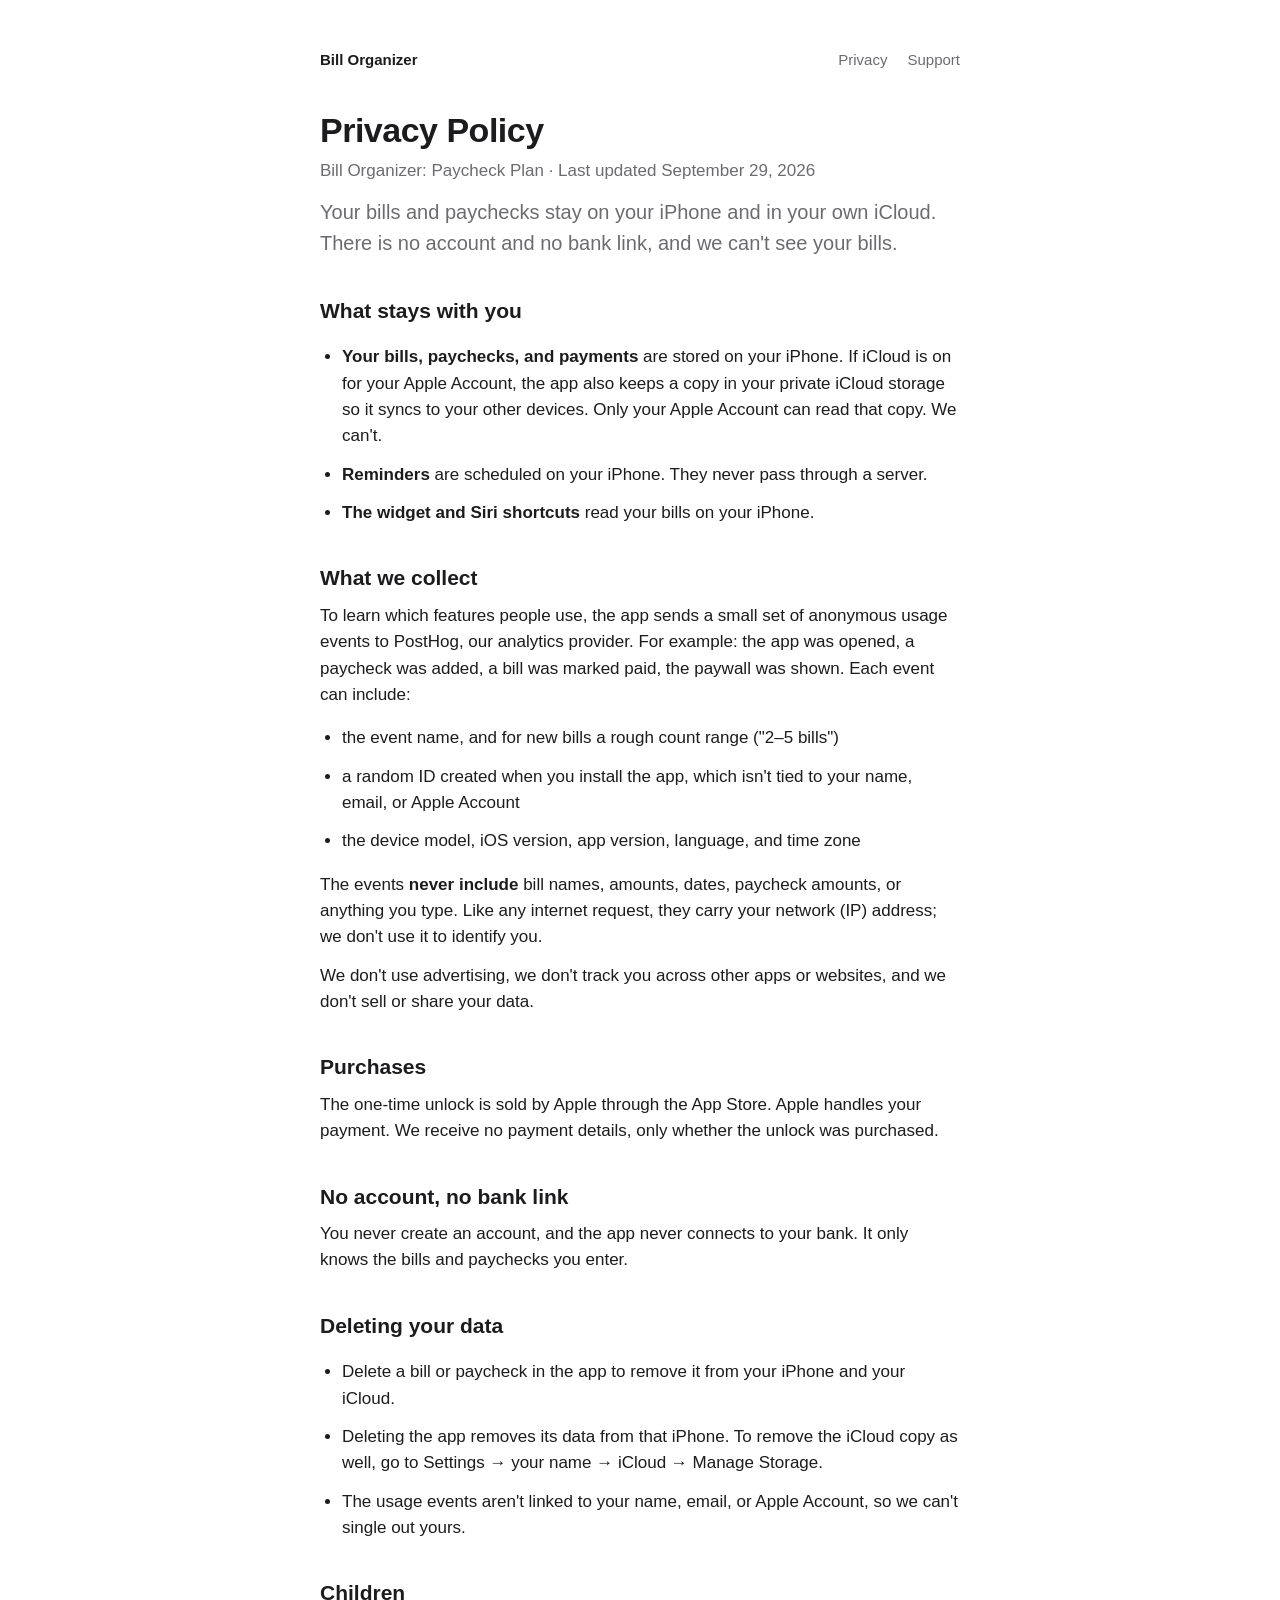
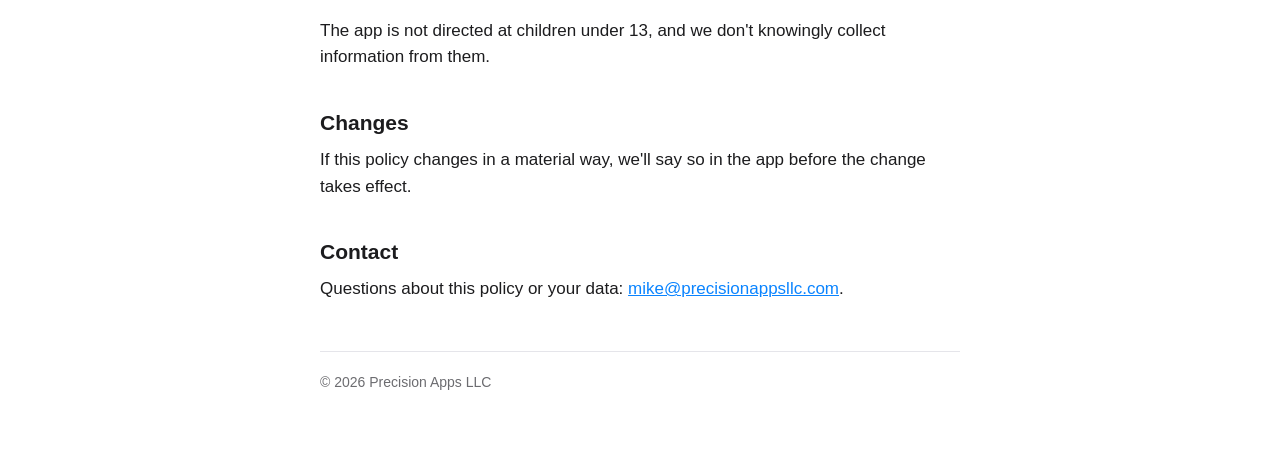
==== privacy.html @ 13e76d10 "Privacy policy, support page, and landing page for Bill Organizer: Paycheck Plan Co-Authored-By: Cla" ====
<!doctype html>
<html lang="en">
<head>
  <meta charset="utf-8">
  <meta name="viewport" content="width=device-width, initial-scale=1">
  <title>Privacy Policy — Bill Organizer: Paycheck Plan</title>
  <link rel="stylesheet" href="style.css">
</head>
<body>
<main>
  <nav><a href="./">Bill Organizer</a><a href="privacy.html">Privacy</a><a href="support.html">Support</a></nav>

  <h1>Privacy Policy</h1>
  <p class="muted">Bill Organizer: Paycheck Plan · Last updated September 29, 2026</p>

  <p class="lead">Your bills and paychecks stay on your iPhone and in your own iCloud. There is no account and no bank link, and we can't see your bills.</p>

  <h2>What stays with you</h2>
  <ul>
    <li><strong>Your bills, paychecks, and payments</strong> are stored on your iPhone. If iCloud is on for your Apple Account, the app also keeps a copy in your private iCloud storage so it syncs to your other devices. Only your Apple Account can read that copy. We can't.</li>
    <li><strong>Reminders</strong> are scheduled on your iPhone. They never pass through a server.</li>
    <li><strong>The widget and Siri shortcuts</strong> read your bills on your iPhone.</li>
  </ul>

  <h2>What we collect</h2>
  <p>To learn which features people use, the app sends a small set of anonymous usage events to PostHog, our analytics provider. For example: the app was opened, a paycheck was added, a bill was marked paid, the paywall was shown. Each event can include:</p>
  <ul>
    <li>the event name, and for new bills a rough count range ("2–5 bills")</li>
    <li>a random ID created when you install the app, which isn't tied to your name, email, or Apple Account</li>
    <li>the device model, iOS version, app version, language, and time zone</li>
  </ul>
  <p>The events <strong>never include</strong> bill names, amounts, dates, paycheck amounts, or anything you type. Like any internet request, they carry your network (IP) address; we don't use it to identify you.</p>
  <p>We don't use advertising, we don't track you across other apps or websites, and we don't sell or share your data.</p>

  <h2>Purchases</h2>
  <p>The one-time unlock is sold by Apple through the App Store. Apple handles your payment. We receive no payment details, only whether the unlock was purchased.</p>

  <h2>No account, no bank link</h2>
  <p>You never create an account, and the app never connects to your bank. It only knows the bills and paychecks you enter.</p>

  <h2>Deleting your data</h2>
  <ul>
    <li>Delete a bill or paycheck in the app to remove it from your iPhone and your iCloud.</li>
    <li>Deleting the app removes its data from that iPhone. To remove the iCloud copy as well, go to Settings → your name → iCloud → Manage Storage.</li>
    <li>The usage events aren't linked to your name, email, or Apple Account, so we can't single out yours.</li>
  </ul>

  <h2>Children</h2>
  <p>The app is not directed at children under 13, and we don't knowingly collect information from them.</p>

  <h2>Changes</h2>
  <p>If this policy changes in a material way, we'll say so in the app before the change takes effect.</p>

  <h2>Contact</h2>
  <p>Questions about this policy or your data: <a href="mailto:mike@precisionappsllc.com">mike@precisionappsllc.com</a>.</p>

  <footer>© 2026 Precision Apps LLC</footer>
</main>
</body>
</html>
---- style.css ----
:root {
  --bg: #ffffff;
  --text: #1c1c1e;
  --muted: #6c6c70;
  --line: #e5e5ea;
  --accent: #0a84ff;
}
@media (prefers-color-scheme: dark) {
  :root { --bg: #000000; --text: #f2f2f7; --muted: #98989f; --line: #2c2c2e; --accent: #409cff; }
}
* { box-sizing: border-box; }
body {
  margin: 0;
  background: var(--bg);
  color: var(--text);
  font: 17px/1.55 -apple-system, BlinkMacSystemFont, "SF Pro Text", "Helvetica Neue", sans-serif;
  -webkit-font-smoothing: antialiased;
}
main { max-width: 680px; margin: 0 auto; padding: 48px 20px 64px; }
nav { display: flex; gap: 20px; font-size: 15px; margin-bottom: 40px; }
nav a { color: var(--muted); text-decoration: none; }
nav a:first-child { color: var(--text); font-weight: 600; margin-right: auto; }
h1 { font-size: 34px; line-height: 1.15; letter-spacing: -0.5px; margin: 0 0 8px; }
h2 { font-size: 21px; margin: 36px 0 8px; }
p, li { margin: 0 0 12px; }
ul { padding-left: 22px; }
.muted { color: var(--muted); }
.lead { font-size: 20px; color: var(--muted); margin-bottom: 28px; }
a { color: var(--accent); }
footer { border-top: 1px solid var(--line); margin-top: 48px; padding-top: 20px; font-size: 14px; color: var(--muted); }
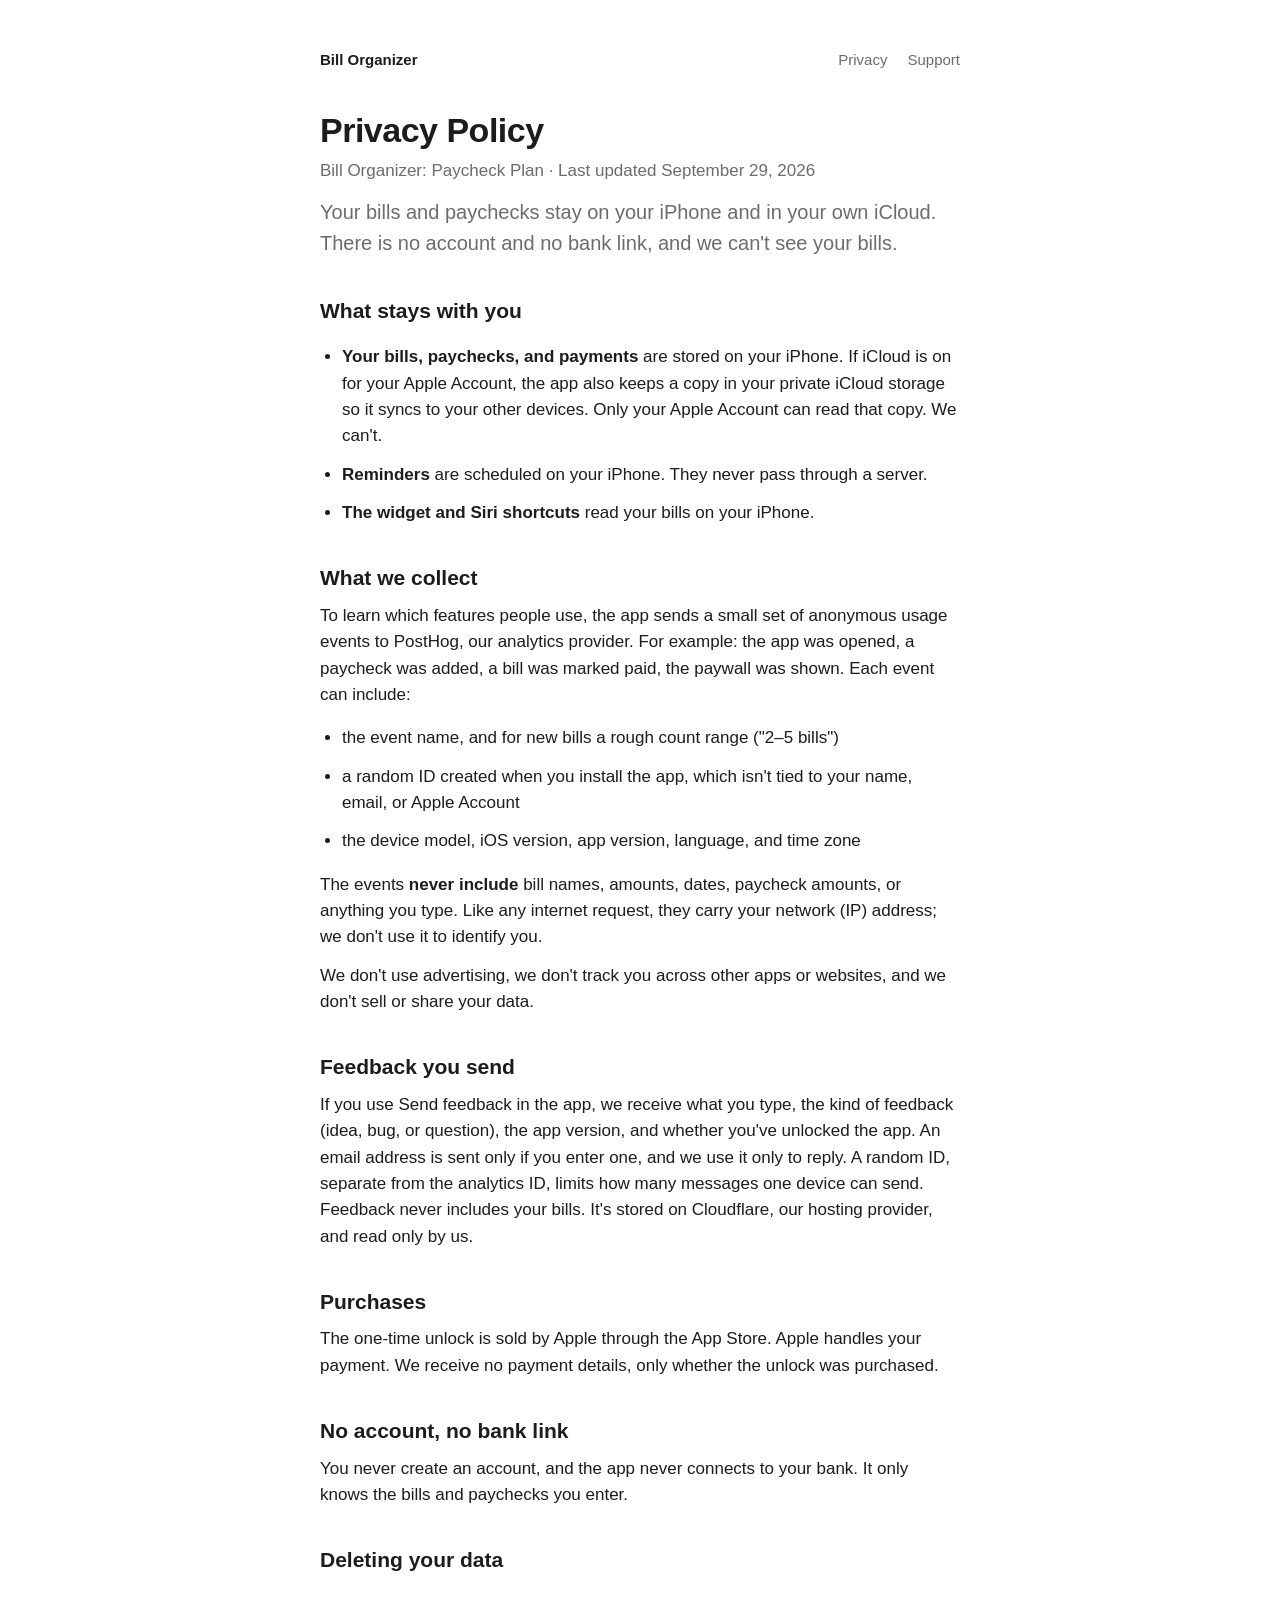
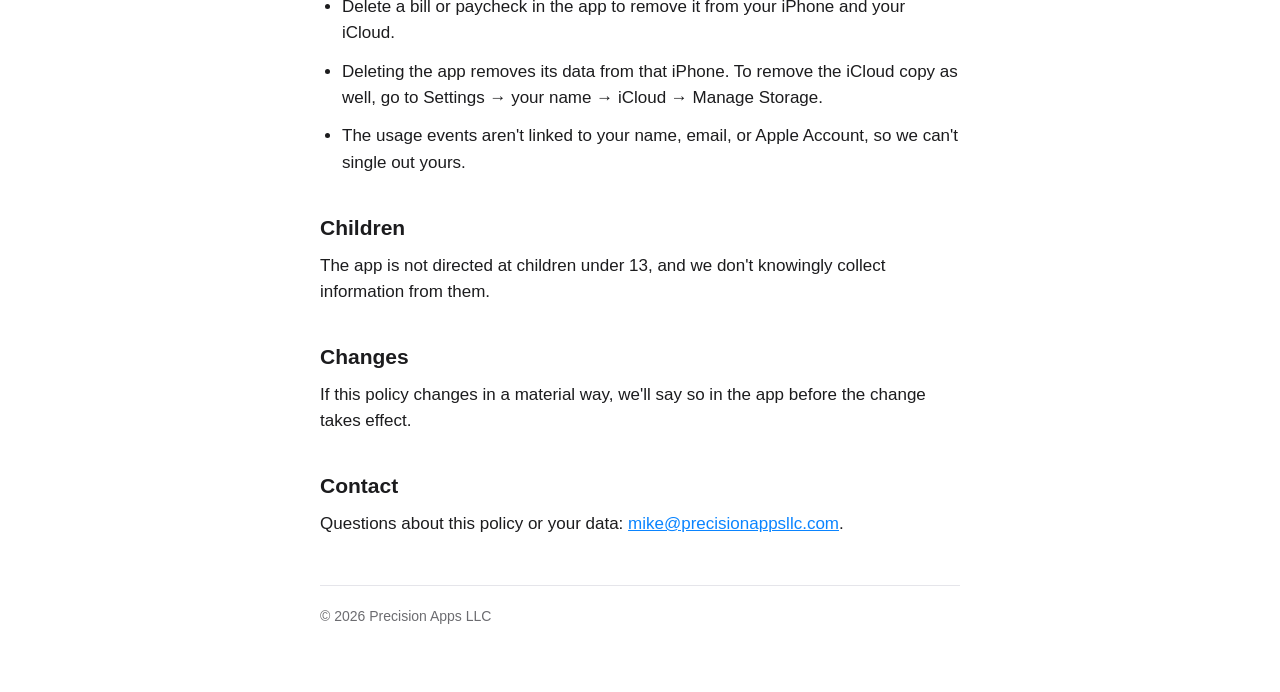
==== commit 6b564e07: "Privacy policy: describe in-app feedback Co-Authored-By: Claude Opus 5.5 <noreply@anthropic.com>" ====
--- a/privacy.html
+++ b/privacy.html
@@ -32,6 +32,9 @@
   <p>The events <strong>never include</strong> bill names, amounts, dates, paycheck amounts, or anything you type. Like any internet request, they carry your network (IP) address; we don't use it to identify you.</p>
   <p>We don't use advertising, we don't track you across other apps or websites, and we don't sell or share your data.</p>
 
+  <h2>Feedback you send</h2>
+  <p>If you use Send feedback in the app, we receive what you type, the kind of feedback (idea, bug, or question), the app version, and whether you've unlocked the app. An email address is sent only if you enter one, and we use it only to reply. A random ID, separate from the analytics ID, limits how many messages one device can send. Feedback never includes your bills. It's stored on Cloudflare, our hosting provider, and read only by us.</p>
+
   <h2>Purchases</h2>
   <p>The one-time unlock is sold by Apple through the App Store. Apple handles your payment. We receive no payment details, only whether the unlock was purchased.</p>
 
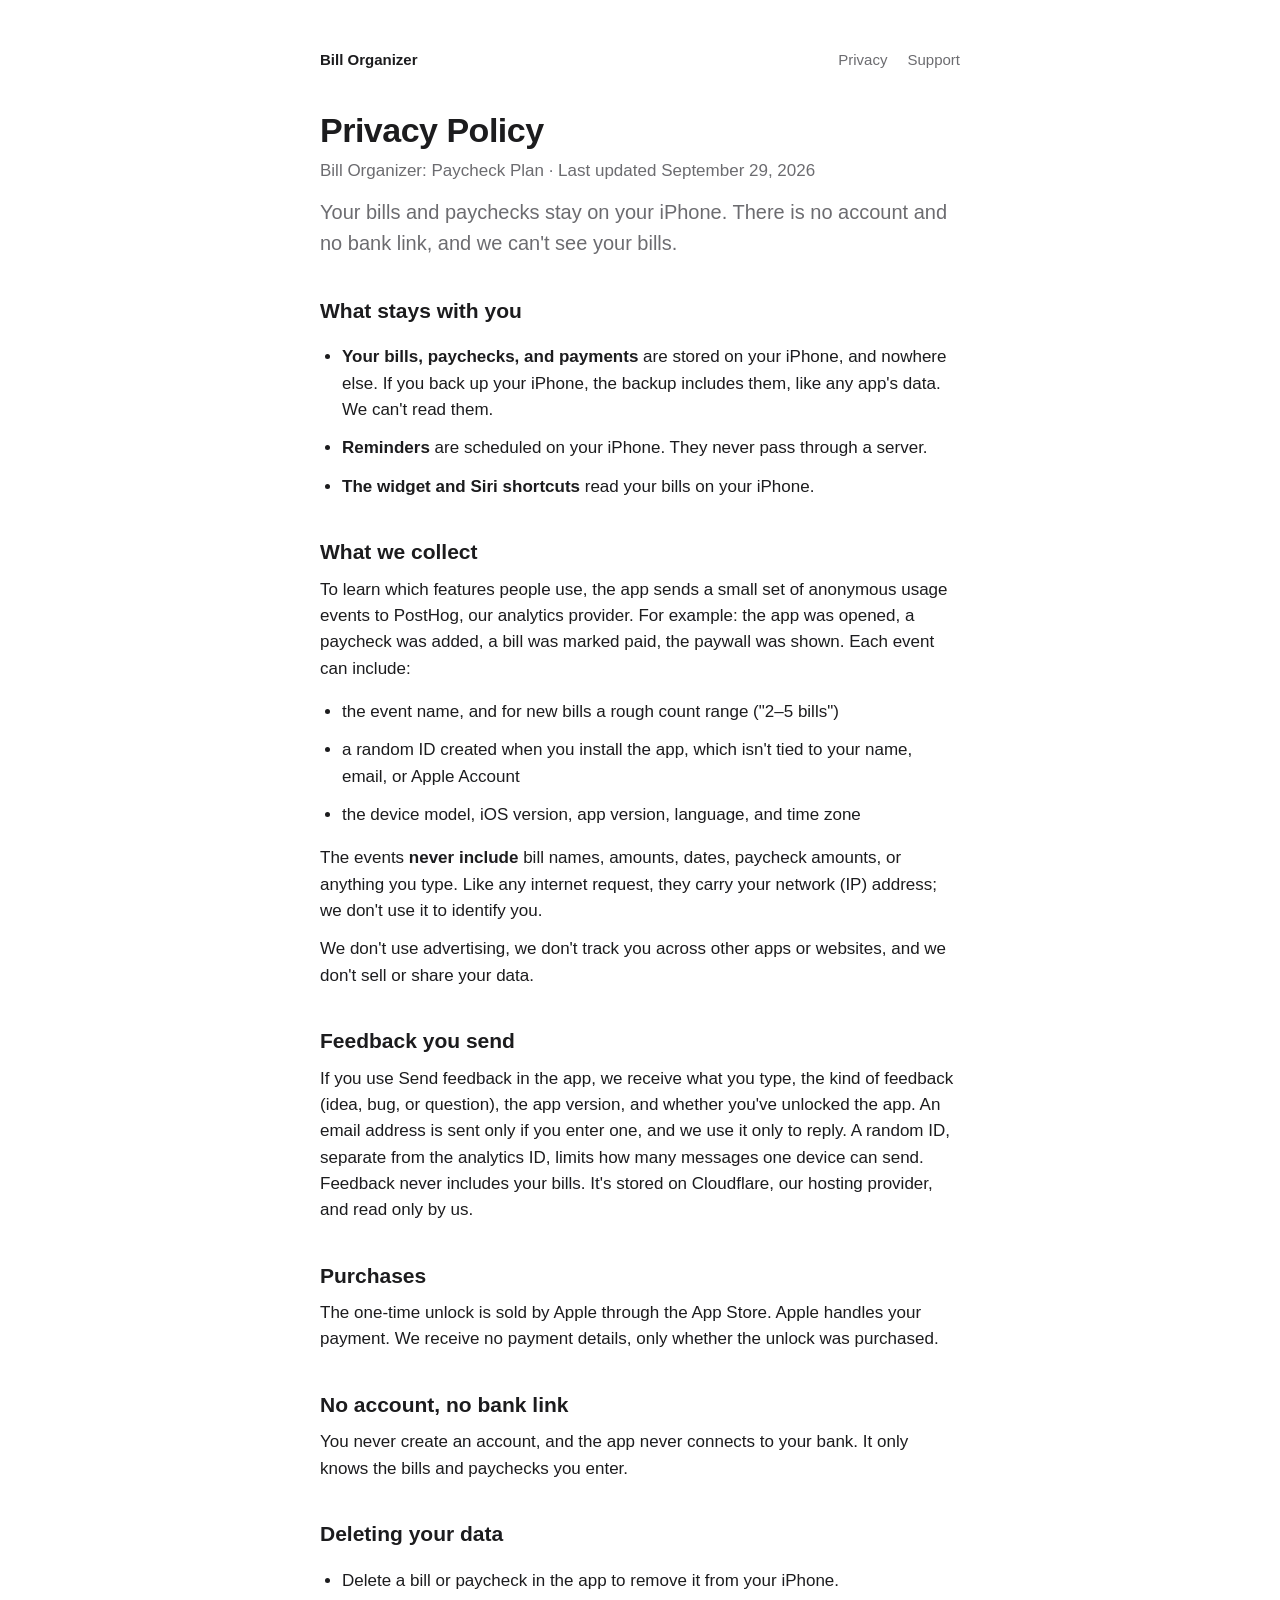
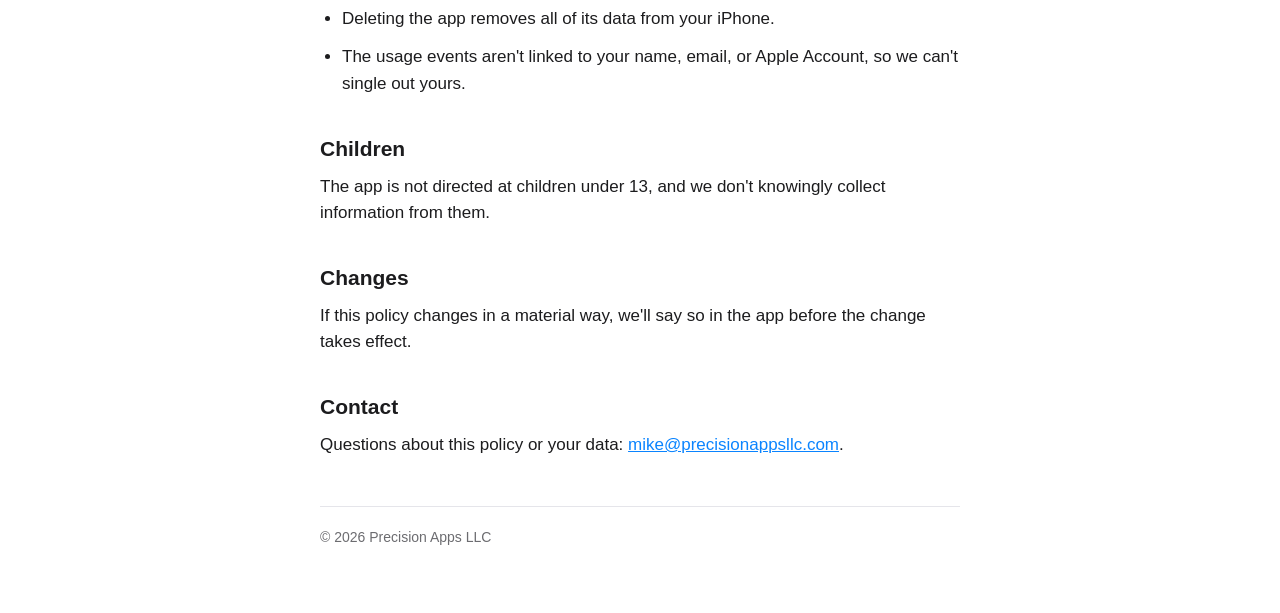
==== commit a96abeee: "Privacy and support: no iCloud sync in 1.0 Bill Organizer 1.0 keeps bills on the iPhone only. The pr" ====
--- a/privacy.html
+++ b/privacy.html
@@ -13,11 +13,11 @@
   <h1>Privacy Policy</h1>
   <p class="muted">Bill Organizer: Paycheck Plan · Last updated September 29, 2026</p>
 
-  <p class="lead">Your bills and paychecks stay on your iPhone and in your own iCloud. There is no account and no bank link, and we can't see your bills.</p>
+  <p class="lead">Your bills and paychecks stay on your iPhone. There is no account and no bank link, and we can't see your bills.</p>
 
   <h2>What stays with you</h2>
   <ul>
-    <li><strong>Your bills, paychecks, and payments</strong> are stored on your iPhone. If iCloud is on for your Apple Account, the app also keeps a copy in your private iCloud storage so it syncs to your other devices. Only your Apple Account can read that copy. We can't.</li>
+    <li><strong>Your bills, paychecks, and payments</strong> are stored on your iPhone, and nowhere else. If you back up your iPhone, the backup includes them, like any app's data. We can't read them.</li>
     <li><strong>Reminders</strong> are scheduled on your iPhone. They never pass through a server.</li>
     <li><strong>The widget and Siri shortcuts</strong> read your bills on your iPhone.</li>
   </ul>
@@ -43,8 +43,8 @@
 
   <h2>Deleting your data</h2>
   <ul>
-    <li>Delete a bill or paycheck in the app to remove it from your iPhone and your iCloud.</li>
-    <li>Deleting the app removes its data from that iPhone. To remove the iCloud copy as well, go to Settings → your name → iCloud → Manage Storage.</li>
+    <li>Delete a bill or paycheck in the app to remove it from your iPhone.</li>
+    <li>Deleting the app removes all of its data from your iPhone.</li>
     <li>The usage events aren't linked to your name, email, or Apple Account, so we can't single out yours.</li>
   </ul>
 
